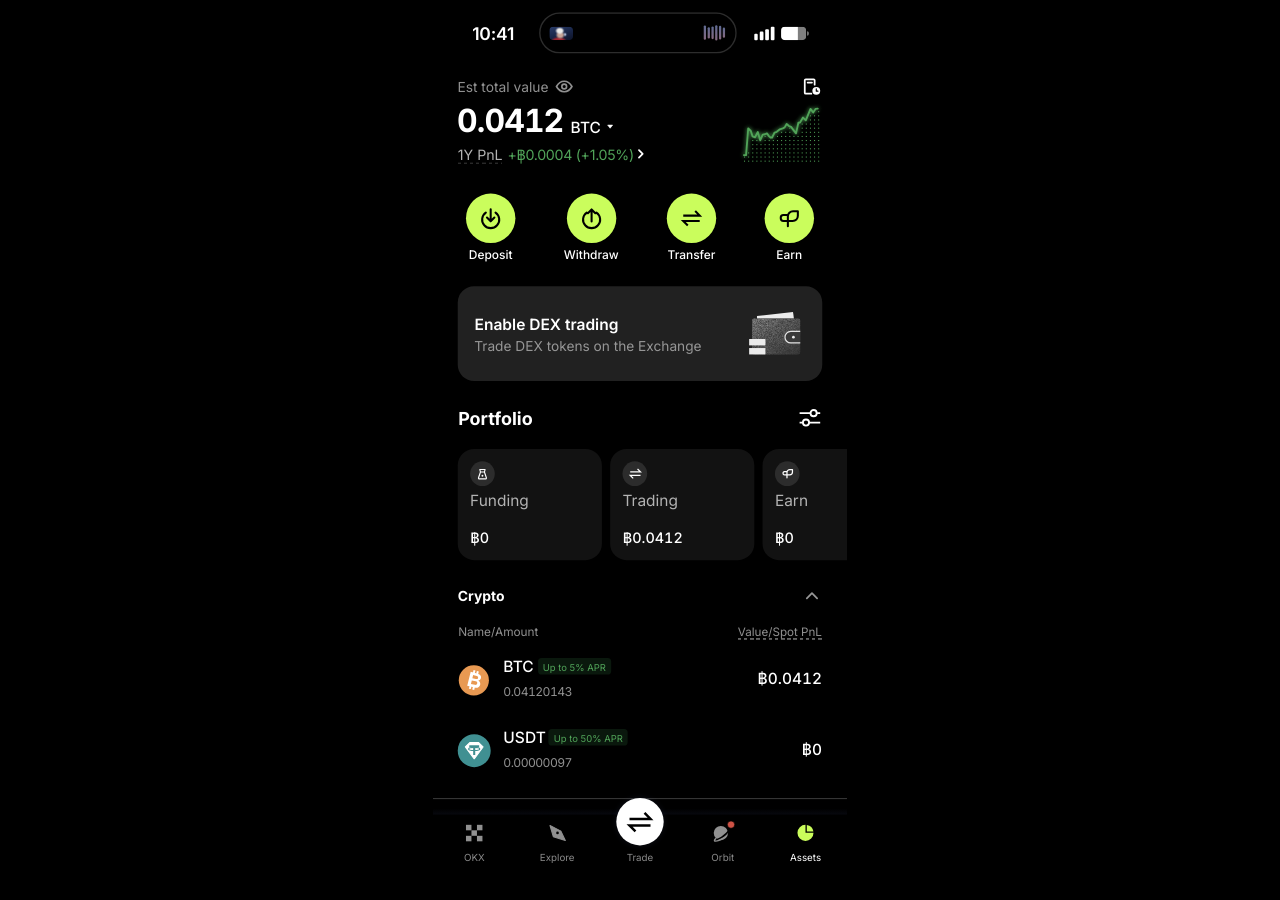
==== assets.html @ 5981f29e "Add OKX home and assets page mockups with 0.0412 BTC balance Static HTML/CSS recreation of the OKX i" ====
<!doctype html>
<html lang="en">
<head>
<meta charset="utf-8">
<meta name="viewport" content="width=device-width, initial-scale=1, viewport-fit=cover">
<meta name="apple-mobile-web-app-capable" content="yes">
<meta name="apple-mobile-web-app-status-bar-style" content="black-translucent">
<meta name="theme-color" content="#000000">
<title>OKX Assets Mockup</title>
<link rel="stylesheet" href="css/style.css">
</head>
<body>
<div class="screen" id="screen">

  <!-- ===== status bar ===== -->
  <div class="t sb-time" data-bl="38.4">10:41</div>
  <div class="abs island">
    <div class="art"></div>
    <svg class="wave" width="26" height="40" viewBox="0 0 26 40" aria-hidden="true">
      <defs><linearGradient id="wv" x1="0" y1="0" x2="0" y2="1"><stop offset="0" stop-color="#5f6b93"/><stop offset="1" stop-color="#86697f"/></linearGradient></defs>
      <rect x="0.9" y="12.7" width="2.2" height="14.0" rx="1.1" fill="url(#wv)"/>
      <rect x="4.7" y="14.4" width="2.2" height="11.0" rx="1.1" fill="url(#wv)"/>
      <rect x="8.4" y="13.7" width="2.2" height="12.3" rx="1.1" fill="url(#wv)"/>
      <rect x="12.0" y="12.4" width="2.2" height="15.0" rx="1.1" fill="url(#wv)"/>
      <rect x="15.7" y="13.0" width="2.2" height="13.4" rx="1.1" fill="url(#wv)"/>
      <rect x="19.4" y="14.7" width="2.2" height="10.0" rx="1.1" fill="url(#wv)"/>
    </svg>
  </div>
  <svg class="abs sig" width="20" height="13" viewBox="0 0 20 13" fill="#fff" aria-hidden="true">
    <rect x="0" y="6.7" width="3.3" height="6.3" rx="1"/>
    <rect x="5.3" y="4.7" width="3.6" height="8.3" rx="1"/>
    <rect x="10.6" y="2.4" width="3.6" height="10.6" rx="1"/>
    <rect x="16" y="0" width="3.6" height="13" rx="1"/>
  </svg>
  <svg class="abs batt" width="28" height="13" viewBox="0 0 28 13" aria-hidden="true">
    <defs><clipPath id="bc"><rect width="24.4" height="13" rx="4"/></clipPath></defs>
    <g clip-path="url(#bc)"><rect width="24.4" height="13" fill="#7f7f7f"/><rect width="16.3" height="13" fill="#fff"/></g>
    <path d="M25.3 4.3a1.6 1.6 0 0 1 1.6 1.6v1.2a1.6 1.6 0 0 1-1.6 1.6z" fill="#7f7f7f"/>
  </svg>

  <!-- ===== balance ===== -->
  <div class="t est" style="top:77.6px" data-bl="89">Est total value</div>
  <svg class="abs eye" style="top:78.3px" width="17" height="12" viewBox="0 0 17 12" fill="none" stroke="#909090" stroke-width="1.6" aria-hidden="true">
    <path d="M.9 6C2.9 2.3 5.6.9 8.4.9s5.5 1.4 7.5 5.1c-2 3.7-4.7 5.1-7.5 5.1S2.9 9.7.9 6z"/>
    <circle cx="8.4" cy="6" r="2.3"/>
  </svg>
  <svg class="abs" style="left:360.3px;top:76.3px" width="16" height="16" viewBox="0 0 16 16" aria-hidden="true">
    <path d="M10.6 6.2V2c0-.6-.4-1-1-1H2c-.6 0-1 .4-1 1v12c0 .6.4 1 1 1h5.4M3.8 4.2h4.2" fill="none" stroke="#fff" stroke-width="1.7" stroke-linecap="round" stroke-linejoin="round"/>
    <circle cx="12.2" cy="12.2" r="3.8" fill="#fff"/>
    <path d="M12.2 10.2v2.3h1.6" fill="none" stroke="#000" stroke-width="1.1" stroke-linecap="round" stroke-linejoin="round"/>
  </svg>
  <div class="abs bal" style="top:101.1px">
    <span class="num" data-bl="128.2">0.0412</span><span class="unit" data-bl="128.8">BTC</span>
    <svg class="caret" width="6" height="4" viewBox="0 0 6 4" aria-hidden="true"><path d="M.6.5h4.8L3 3.5z" fill="#fff" stroke="#fff" stroke-width=".6" stroke-linejoin="round"/></svg>
  </div>
  <div class="t pnl" style="top:143.1px">
    <span class="lab" data-bl="155">1Y PnL</span><span class="val" data-bl="155">+<span class="baht">B</span>0.0004 (+1.05%)</span>
  </div>
  <i class="abs dash" style="left:24px;top:158px;width:42.7px"></i>
  <svg class="abs" style="left:198.9px;top:145px" width="6" height="9" viewBox="0 0 6 9" fill="none" stroke="#fff" stroke-width="1.7" stroke-linecap="round" stroke-linejoin="round" aria-hidden="true"><path d="M1 .9l3.6 3.6L1 8.1"/></svg>
  <svg class="abs chart" style="top:99px" width="82" height="62" viewBox="0 0 82 62" aria-hidden="true">
    <defs><filter id="glow" x="-30%" y="-30%" width="160%" height="160%"><feGaussianBlur in="SourceGraphic" stdDeviation="2.2" result="b"/><feComponentTransfer in="b" result="g"><feFuncA type="linear" slope="1.1"/></feComponentTransfer><feMerge><feMergeNode in="g"/><feMergeNode in="SourceGraphic"/></feMerge></filter></defs>
    <g fill="#51a459"><rect x="5" y="53" width="1" height="1"/><rect x="5" y="57" width="1" height="1"/><rect x="9" y="49" width="1" height="1"/><rect x="9" y="53" width="1" height="1"/><rect x="9" y="57" width="1" height="1"/><rect x="13" y="37" width="1" height="1"/><rect x="13" y="41" width="1" height="1"/><rect x="13" y="45" width="1" height="1"/><rect x="13" y="49" width="1" height="1"/><rect x="13" y="53" width="1" height="1"/><rect x="13" y="57" width="1" height="1"/><rect x="17" y="37" width="1" height="1"/><rect x="17" y="41" width="1" height="1"/><rect x="17" y="45" width="1" height="1"/><rect x="17" y="49" width="1" height="1"/><rect x="17" y="53" width="1" height="1"/><rect x="17" y="57" width="1" height="1"/><rect x="21" y="41" width="1" height="1"/><rect x="21" y="45" width="1" height="1"/><rect x="21" y="49" width="1" height="1"/><rect x="21" y="53" width="1" height="1"/><rect x="21" y="57" width="1" height="1"/><rect x="25" y="33" width="1" height="1"/><rect x="25" y="37" width="1" height="1"/><rect x="25" y="41" width="1" height="1"/><rect x="25" y="45" width="1" height="1"/><rect x="25" y="49" width="1" height="1"/><rect x="25" y="53" width="1" height="1"/><rect x="25" y="57" width="1" height="1"/><rect x="29" y="37" width="1" height="1"/><rect x="29" y="41" width="1" height="1"/><rect x="29" y="45" width="1" height="1"/><rect x="29" y="49" width="1" height="1"/><rect x="29" y="53" width="1" height="1"/><rect x="29" y="57" width="1" height="1"/><rect x="33" y="37" width="1" height="1"/><rect x="33" y="41" width="1" height="1"/><rect x="33" y="45" width="1" height="1"/><rect x="33" y="49" width="1" height="1"/><rect x="33" y="53" width="1" height="1"/><rect x="33" y="57" width="1" height="1"/><rect x="37" y="33" width="1" height="1"/><rect x="37" y="37" width="1" height="1"/><rect x="37" y="41" width="1" height="1"/><rect x="37" y="45" width="1" height="1"/><rect x="37" y="49" width="1" height="1"/><rect x="37" y="53" width="1" height="1"/><rect x="37" y="57" width="1" height="1"/><rect x="41" y="29" width="1" height="1"/><rect x="41" y="33" width="1" height="1"/><rect x="41" y="37" width="1" height="1"/><rect x="41" y="41" width="1" height="1"/><rect x="41" y="45" width="1" height="1"/><rect x="41" y="49" width="1" height="1"/><rect x="41" y="53" width="1" height="1"/><rect x="41" y="57" width="1" height="1"/><rect x="45" y="29" width="1" height="1"/><rect x="45" y="33" width="1" height="1"/><rect x="45" y="37" width="1" height="1"/><rect x="45" y="41" width="1" height="1"/><rect x="45" y="45" width="1" height="1"/><rect x="45" y="49" width="1" height="1"/><rect x="45" y="53" width="1" height="1"/><rect x="45" y="57" width="1" height="1"/><rect x="49" y="25" width="1" height="1"/><rect x="49" y="29" width="1" height="1"/><rect x="49" y="33" width="1" height="1"/><rect x="49" y="37" width="1" height="1"/><rect x="49" y="41" width="1" height="1"/><rect x="49" y="45" width="1" height="1"/><rect x="49" y="49" width="1" height="1"/><rect x="49" y="53" width="1" height="1"/><rect x="49" y="57" width="1" height="1"/><rect x="53" y="33" width="1" height="1"/><rect x="53" y="37" width="1" height="1"/><rect x="53" y="41" width="1" height="1"/><rect x="53" y="45" width="1" height="1"/><rect x="53" y="49" width="1" height="1"/><rect x="53" y="53" width="1" height="1"/><rect x="53" y="57" width="1" height="1"/><rect x="57" y="33" width="1" height="1"/><rect x="57" y="37" width="1" height="1"/><rect x="57" y="41" width="1" height="1"/><rect x="57" y="45" width="1" height="1"/><rect x="57" y="49" width="1" height="1"/><rect x="57" y="53" width="1" height="1"/><rect x="57" y="57" width="1" height="1"/><rect x="61" y="21" width="1" height="1"/><rect x="61" y="25" width="1" height="1"/><rect x="61" y="29" width="1" height="1"/><rect x="61" y="33" width="1" height="1"/><rect x="61" y="37" width="1" height="1"/><rect x="61" y="41" width="1" height="1"/><rect x="61" y="45" width="1" height="1"/><rect x="61" y="49" width="1" height="1"/><rect x="61" y="53" width="1" height="1"/><rect x="61" y="57" width="1" height="1"/><rect x="65" y="21" width="1" height="1"/><rect x="65" y="25" width="1" height="1"/><rect x="65" y="29" width="1" height="1"/><rect x="65" y="33" width="1" height="1"/><rect x="65" y="37" width="1" height="1"/><rect x="65" y="41" width="1" height="1"/><rect x="65" y="45" width="1" height="1"/><rect x="65" y="49" width="1" height="1"/><rect x="65" y="53" width="1" height="1"/><rect x="65" y="57" width="1" height="1"/><rect x="69" y="13" width="1" height="1"/><rect x="69" y="17" width="1" height="1"/><rect x="69" y="21" width="1" height="1"/><rect x="69" y="25" width="1" height="1"/><rect x="69" y="29" width="1" height="1"/><rect x="69" y="33" width="1" height="1"/><rect x="69" y="37" width="1" height="1"/><rect x="69" y="41" width="1" height="1"/><rect x="69" y="45" width="1" height="1"/><rect x="69" y="49" width="1" height="1"/><rect x="69" y="53" width="1" height="1"/><rect x="69" y="57" width="1" height="1"/><rect x="73" y="13" width="1" height="1"/><rect x="73" y="17" width="1" height="1"/><rect x="73" y="21" width="1" height="1"/><rect x="73" y="25" width="1" height="1"/><rect x="73" y="29" width="1" height="1"/><rect x="73" y="33" width="1" height="1"/><rect x="73" y="37" width="1" height="1"/><rect x="73" y="41" width="1" height="1"/><rect x="73" y="45" width="1" height="1"/><rect x="73" y="49" width="1" height="1"/><rect x="73" y="53" width="1" height="1"/><rect x="73" y="57" width="1" height="1"/><rect x="77" y="9" width="1" height="1"/><rect x="77" y="13" width="1" height="1"/><rect x="77" y="17" width="1" height="1"/><rect x="77" y="21" width="1" height="1"/><rect x="77" y="25" width="1" height="1"/><rect x="77" y="29" width="1" height="1"/><rect x="77" y="33" width="1" height="1"/><rect x="77" y="37" width="1" height="1"/><rect x="77" y="41" width="1" height="1"/><rect x="77" y="45" width="1" height="1"/><rect x="77" y="49" width="1" height="1"/><rect x="77" y="53" width="1" height="1"/><rect x="77" y="57" width="1" height="1"/></g>
<path d="M4.9 51.6 L7.0 51.6 L9.1 25.6 L11.6 28.2 L13.3 33.4 L15.7 34.3 L18.4 29.2 L20.7 37.2 L23.2 31.8 L25.4 31.4 L27.3 30.5 L29.4 33.4 L30.7 34.5 L32.3 34.5 L34.7 29.7 L36.8 29.0 L39.8 26.6 L42.7 25.6 L44.5 24.7 L46.4 21.5 L48.7 23.4 L50.7 24.2 L55.5 30.5 L57.8 20.2 L59.4 20.0 L62.3 15.2 L65.0 17.9 L69.6 6.7 L72.2 10.2 L74.6 6.7 L76.6 6.5" fill="none" stroke="#51a459" stroke-width="1.8" stroke-linejoin="round" stroke-linecap="round" filter="url(#glow)"/>
  </svg>

  <!-- ===== quick actions ===== -->
  <a class="act" style="left:32px" href="#">
    <svg width="20" height="20" viewBox="0 0 20 20" fill="none" stroke="#000" stroke-width="2" stroke-linecap="round" stroke-linejoin="round" aria-hidden="true"><path d="M5.3 4.4a8.3 8.3 0 1 0 9.4 0M10 1.2v11.6M6.4 9.3l3.6 3.6 3.6-3.6"/></svg>
  </a>
  <a class="act" style="left:129.7px" href="#">
    <svg width="20" height="20" viewBox="0 0 20 20" fill="none" stroke="#000" stroke-width="2" stroke-linecap="round" stroke-linejoin="round" aria-hidden="true"><path d="M5.3 4.4a8.3 8.3 0 1 0 9.4 0M10 13V1.4M6.4 5l3.6-3.6L13.6 5"/></svg>
  </a>
  <a class="act" style="left:227px" href="#">
    <svg style="left:15px;top:16px" width="18" height="16" viewBox="0 0 18 16" fill="none" stroke="#000" stroke-width="2" stroke-linecap="butt" aria-hidden="true"><path d="M1 5.4h16L12.6 1M17 10.6H1l4.4 4.4"/></svg>
  </a>
  <a class="act" style="left:322px" href="#">
    <svg style="left:14.3px;top:16px" width="20" height="17" viewBox="0 0 20 17" fill="none" stroke="#000" stroke-width="2" stroke-linejoin="round" stroke-linecap="round" aria-hidden="true"><path d="M8.6 15.8V10.6M8.6 10.6H4.3c-1.5 0-2.6-1.1-2.6-2.6V7.2c0-1.4 1.1-2.5 2.5-2.5h4.4zM8.6 10.6V6.2c0-2.8 2.2-5 5-5h4.7v4.4c0 2.8-2.2 5-5 5z"/></svg>
  </a>
  <div class="t act-lbl" style="left:56px" data-bl="251">Deposit</div>
  <div class="t act-lbl" style="left:153.7px" data-bl="251">Withdraw</div>
  <div class="t act-lbl" style="left:251px" data-bl="251">Transfer</div>
  <div class="t act-lbl" style="left:346px" data-bl="251">Earn</div>

  <!-- ===== DEX banner ===== -->
  <div class="abs dex">
    <svg class="abs" style="left:283px;top:25px" width="52" height="42" viewBox="0 0 52 42" aria-hidden="true">
      <defs>
        <linearGradient id="wl" x1="0" y1="0" x2="1" y2="1"><stop offset="0" stop-color="#a9a9a9"/><stop offset=".55" stop-color="#6b6b6b"/><stop offset="1" stop-color="#3b3b3b"/></linearGradient>
        <filter id="grain" x="0" y="0" width="100%" height="100%">
          <feTurbulence type="fractalNoise" baseFrequency="1.6" numOctaves="2" seed="7" result="n"/>
          <feColorMatrix in="n" type="matrix" values="0 0 0 0 0  0 0 0 0 0  0 0 0 0 0  0 0 0 -1.1 1.05" result="a"/>
          <feComposite in="SourceGraphic" in2="a" operator="in"/>
        </filter>
      </defs>
      <path d="M7.6 6.6V3.8L42.6.1l.9 6.5z" fill="#ececec"/>
      <rect x="2.8" y="6.2" width="46.8" height="35" rx="2" fill="#2e2e2e"/>
      <rect x="2.8" y="6.2" width="46.8" height="35" rx="2" fill="url(#wl)" filter="url(#grain)"/>
      <path d="M49.6 18.8h-9.2a5.6 5.6 0 0 0 0 11.2h9.2" fill="#3a3a3a" stroke="#e2e2e2" stroke-width="1.2"/>
      <circle cx="43" cy="24.4" r="1.3" fill="#ededed"/>
      <rect x="0" y="26.2" width="15.8" height="6.2" fill="#ebebeb"/>
      <rect x="0" y="35" width="15.8" height="6.2" fill="#ebebeb"/>
    </svg>
  </div>
  <div class="t dex-title" data-bl="320.3">Enable DEX trading</div>
  <div class="t dex-sub" data-bl="340.9">Trade DEX tokens on the Exchange</div>

  <!-- ===== portfolio ===== -->
  <div class="t h2" data-bl="412.1">Portfolio</div>
  <svg class="abs" style="left:356px;top:397.3px" width="20" height="18" viewBox="0 0 20 18" fill="none" stroke="#fff" stroke-width="1.8" aria-hidden="true">
    <path d="M0 4.2h20M0 13.4h20"/>
    <circle cx="13.6" cy="4.2" r="3" fill="#000"/>
    <circle cx="6.2" cy="13.4" r="3" fill="#000"/>
  </svg>

  <div class="pcard" style="left:24px" data-blref>
    <div class="ic"><svg width="10" height="11" viewBox="0 0 10 11" fill="none" stroke="#fff" stroke-width="1.1" stroke-linejoin="round" aria-hidden="true"><path d="M3.1 3.4L1.2 8.9c-.2.6.2 1.2.9 1.2h5.8c.7 0 1.1-.6.9-1.2L6.9 3.4zM3.1 3.4L2.4.9h5.2l-.7 2.5"/><circle cx="5" cy="7" r=".9" fill="#fff" stroke="none"/></svg></div>
    <div class="t lab" data-bl="55.6">Funding</div>
    <div class="t amt" data-bl="91.1"><span class="baht">B</span>0</div>
  </div>
  <div class="pcard" style="left:172px" data-blref>
    <div class="ic"><svg width="11" height="10" viewBox="0 0 11 10" fill="none" stroke="#fff" stroke-width="1.2" aria-hidden="true"><path d="M.5 3.3h10L7.6.4M10.5 6.7H.5l2.9 2.9"/></svg></div>
    <div class="t lab" data-bl="55.6">Trading</div>
    <div class="t amt" data-bl="91.1"><span class="baht">B</span>0.0412</div>
  </div>
  <div class="pcard" style="left:320px" data-blref>
    <div class="ic"><svg width="11" height="10" viewBox="0 0 20 17" fill="none" stroke="#fff" stroke-width="2.2" stroke-linejoin="round" stroke-linecap="round" aria-hidden="true"><path d="M8.6 15.8V10.6M8.6 10.6H4.3c-1.5 0-2.6-1.1-2.6-2.6V7.2c0-1.4 1.1-2.5 2.5-2.5h4.4zM8.6 10.6V6.2c0-2.8 2.2-5 5-5h4.7v4.4c0 2.8-2.2 5-5 5z"/></svg></div>
    <div class="t lab" data-bl="55.6">Earn</div>
    <div class="t amt" data-bl="91.1"><span class="baht">B</span>0</div>
  </div>

  <!-- ===== crypto list ===== -->
  <div class="t sec" data-bl="584.1">Crypto</div>
  <svg class="abs" style="left:362px;top:575.4px" width="12" height="7" viewBox="0 0 12 7" fill="none" stroke="#969696" stroke-width="1.7" stroke-linecap="round" stroke-linejoin="round" aria-hidden="true"><path d="M1 6l5-5 5 5"/></svg>
  <div class="t colh" style="left:24.4px" data-bl="618">Name/Amount</div>
  <div class="t colh colh-r" data-bl="617.6">Value/Spot PnL</div>
  <i class="abs" style="left:296.3px;top:620px;width:81.4px;height:.67px;background:repeating-linear-gradient(to right,#b3b3b3 0 3.33px,transparent 3.33px 6px)"></i>

  <div class="asset" style="top:639.2px" data-blref>
    <svg class="abs" style="left:25.3px;top:6.5px" width="29.3" height="29.3" viewBox="0 0 26 26" aria-hidden="true">
      <circle cx="13" cy="13" r="13" fill="#e89952"/>
      <g transform="rotate(14 13 13)" fill="#fff">
        <path fill-rule="evenodd" d="M8.6 6.6h6.3c2.3 0 3.6 1.2 3.6 3 0 1.3-.7 2.2-1.8 2.6 1.4.3 2.5 1.5 2.5 3.1 0 2.1-1.5 3.6-3.9 3.6H8.6zm2.7 2.1v2.8h3.2c1 0 1.5-.5 1.5-1.4s-.5-1.4-1.5-1.4zm0 4.8v3.1h3.5c1.1 0 1.7-.6 1.7-1.55s-.6-1.55-1.7-1.55z"/>
        <rect x="10.6" y="4.5" width="1.7" height="2.6"/><rect x="13.6" y="4.5" width="1.7" height="2.6"/>
        <rect x="10.6" y="18.4" width="1.7" height="2.6"/><rect x="13.6" y="18.4" width="1.7" height="2.6"/>
      </g>
    </svg>
    <div class="t sym" data-bl="14">BTC</div>
    <div class="apr" style="left:101.7px;width:71px" data-blref><span class="ib" data-bl="12.6">Up to 5% APR</span></div>
    <div class="t qty" data-bl="36.85">0.04120143</div>
    <div class="t val" data-bl="24.95"><span class="baht">B</span>0.0412</div>
  </div>

  <div class="asset" style="top:707.8px" data-blref>
    <svg class="abs" style="left:24px;top:5.2px" width="32" height="32" viewBox="0 0 32 32" aria-hidden="true">
      <circle cx="16" cy="16" r="16" fill="#409092"/>
      <path d="M7.4 12.4l4.3-4.3h8.6l4.3 4.3L16 23.9z" fill="#fff" stroke="#fff" stroke-width="1" stroke-linejoin="round"/>
      <path d="M11.2 10.6h9.6v1.9h-3.8v7.6h-2v-7.6h-3.8z" fill="#409092"/>
      <ellipse cx="16" cy="14.3" rx="5.4" ry="1.5" fill="none" stroke="#409092" stroke-width="1.1"/>
    </svg>
    <div class="t sym" data-bl="14">USDT</div>
    <div class="apr" style="left:112.3px;width:77px" data-blref><span class="ib" data-bl="12.6">Up to 50% APR</span></div>
    <div class="t qty" data-bl="36.85">0.00000097</div>
    <div class="t val" data-bl="24.95"><span class="baht">B</span>0</div>
  </div>

  <i class="abs divider"></i>

  <!-- ===== tab bar ===== -->
  <div class="abs nav">
    <a class="nav-item" style="left:0" href="index.html">
      <svg width="16" height="16" viewBox="0 0 16 16" fill="#909090" aria-hidden="true"><rect x="0" y="0" width="5.33" height="5.33"/><rect x="10.67" y="0" width="5.33" height="5.33"/><rect x="5.33" y="5.33" width="5.33" height="5.33"/><rect x="0" y="10.67" width="5.33" height="5.33"/><rect x="10.67" y="10.67" width="5.33" height="5.33"/></svg>
      <span class="lbl" data-bl="835.5">OKX</span>
    </a>
    <a class="nav-item" style="left:80.4px" href="#">
      <svg width="16" height="16" viewBox="0 0 16 16" aria-hidden="true"><path d="M.6.7l10.6 5.4 4.3 9.1L3.8 11.5z" fill="#909090" stroke="#909090" stroke-width="1" stroke-linejoin="round"/><circle cx="7.9" cy="7.9" r="1.3" fill="#000"/></svg>
      <span class="lbl" data-bl="835.5">Explore</span>
    </a>
    <a class="nav-item" style="left:160.8px" href="#"><span class="lbl" data-bl="835.5">Trade</span></a>
    <a class="nav-item" style="left:241.2px" href="#">
      <svg style="left:31px;top:6px;margin-left:0" width="22" height="21" viewBox="0 0 22 21" aria-hidden="true">
        <circle cx="7.5" cy="12" r="6.9" fill="#909090"/>
        <path d="M1.4 18.4c3.6.2 9.6-3 14.8-9.6" fill="none" stroke="#000" stroke-width="1.5" stroke-linecap="round"/>
        <path d="M2.6 17.2c-1.3 1.3-1.7 2.5-.6 2.6 1.7.2 5-1 8.4-3.1" fill="none" stroke="#909090" stroke-width="1.4" stroke-linecap="round"/>
        <circle cx="17.4" cy="3.8" r="3.6" fill="#ce5245" stroke="#000" stroke-width=".7"/>
      </svg>
      <span class="lbl" data-bl="835.5">Orbit</span>
    </a>
    <a class="nav-item on" style="left:321.6px" href="assets.html">
      <svg width="16" height="16" viewBox="0 0 16 16" fill="#cafd5b" aria-hidden="true"><path d="M7.7 0a7.8 7.8 0 1 0 7.8 7.8H7.7z"/><path d="M9 6.5V.1a7.8 7.8 0 0 1 6.4 6.4z"/></svg>
      <span class="lbl" data-bl="835.5">Assets</span>
    </a>
  </div>
  <div class="abs nav-trade-btn">
    <svg width="22" height="21" viewBox="0 0 22 21" fill="none" stroke="#000" stroke-width="2.4" aria-hidden="true"><path d="M.8 7.3h20.4L15.4 1.5M21.2 13.6H.8l5.8 5.8"/></svg>
  </div>
</div>
<script src="js/fit.js"></script>
</body>
</html>
---- css/style.css ----
/* OKX mockup – shared styles.
   The screen is laid out at iPhone 16 Pro logical size (402 x 874 pt) and
   scaled to fit the browser window by js/fit.js. */

@font-face { font-family: "Inter"; font-weight: 400; font-display: block; src: url(../fonts/inter-400.woff2) format("woff2"); }
@font-face { font-family: "Inter"; font-weight: 500; font-display: block; src: url(../fonts/inter-500.woff2) format("woff2"); }
@font-face { font-family: "Inter"; font-weight: 600; font-display: block; src: url(../fonts/inter-600.woff2) format("woff2"); }
@font-face { font-family: "Inter"; font-weight: 700; font-display: block; src: url(../fonts/inter-700.woff2) format("woff2"); }

:root {
  --bg: #000;
  --white: #fff;
  --grey: #909090;
  --grey-2: #969696;
  --grey-3: #b3b3b3;
  --card: #212121;
  --field: #1d1d1d;
  --tile: #121212;
  --lime: #cafd5c;
  --green: #51a459;
  --red: #ba4965;
}

* { box-sizing: border-box; margin: 0; padding: 0; }

html, body {
  height: 100%;
  background: var(--bg);
  overflow: hidden;
}

body {
  font-family: "Inter", sans-serif;
  color: var(--white);
  -webkit-font-smoothing: antialiased;
  -moz-osx-font-smoothing: grayscale;
  -webkit-text-size-adjust: 100%;
  text-rendering: geometricPrecision;
}

a { color: inherit; text-decoration: none; }

.screen {
  position: absolute;
  left: 0;
  top: 0;
  width: 402px;
  height: 874px;
  overflow: hidden;
  background: var(--bg);
  transform-origin: 0 0;
  visibility: hidden;
}
.screen.ready { visibility: visible; }

.abs { position: absolute; }
.t { position: absolute; line-height: 1; white-space: nowrap; }
.ib { display: inline-block; }
.r { text-align: right; }
svg { display: block; overflow: visible; }

/* Bitcoin "฿" sign: Inter has no glyph for it, so draw a B with a bar through it. */
.baht { position: relative; display: inline-block; line-height: 1; }
.baht::after {
  content: "";
  position: absolute;
  left: 0.255em;
  width: 0.085em;
  top: 0.04em;
  bottom: 0.025em;
  background: currentColor;
}

/* ---------- iOS status bar ---------- */
.sb-time {
  font-family: -apple-system, "SF Pro Text", "Inter", sans-serif;
  font-size: 17px;
  font-weight: 600;
  left: 38px;
  top: 23.7px;
  letter-spacing: -0.2px;
}
.island {
  left: 102.7px; top: 12.3px; width: 192.6px; height: 40px;
  border-radius: 20px;
  background: #000;
  box-shadow: inset 0 0 0 1.4px #2d2d2d;
}
.island .art {
  position: absolute; left: 10.6px; top: 13.4px; width: 23px; height: 13.3px;
  border-radius: 4px;
  background:
    radial-gradient(ellipse 4.5px 3.6px at 44% 30%, #ecebea 0 55%, transparent 100%),
    radial-gradient(ellipse 4.6px 4px at 46% 62%, #c7a497 0 50%, transparent 100%),
    radial-gradient(ellipse 8px 4.5px at 40% 108%, #a3242f 0 60%, transparent 100%),
    radial-gradient(circle at 66% 58%, #9fb0d0 0 0.9px, transparent 1.8px),
    linear-gradient(160deg, #2a3d6a 0%, #182446 55%, #0d1328 100%);
}
.island .wave { position: absolute; left: 159.5px; top: 0; }
.sig { left: 311.7px; top: 26.3px; }
.batt { left: 338px; top: 25.7px; }

/* ---------- bottom tab bar ---------- */
.nav {
  left: 0; top: 791px; width: 402px; height: 83px;
  background: #000;
}
.nav::before {
  content: "";
  position: absolute; left: 0; right: 0; top: -6px; height: 6px;
  background: linear-gradient(to bottom, rgba(7, 8, 14, 0), #07080e);
}
.nav-item { position: absolute; top: 0; width: 80.4px; height: 60px; }
.nav-item svg { position: absolute; left: 50%; top: 10px; margin-left: -8px; }
.nav-item .lbl {
  position: absolute; left: 0; right: 0; top: 36.5px;
  text-align: center; font-size: 9.5px; line-height: 1; color: #8a8a8a;
}
.nav-item.on .lbl { color: #fff; }
.nav-trade-btn {
  left: 178px; top: 775px; width: 46px; height: 46px;
  border-radius: 50%;
  background: #fff;
  box-shadow: 0 0 6px rgba(80, 90, 140, 0.18);
}
.nav-trade-btn svg { position: absolute; left: 12px; top: 12.5px; }

/* ---------- shared balance header ---------- */
.est { font-size: 13.4px; color: var(--grey); left: 23.7px; }
.eye { left: 119.3px; }
.bal { left: 23.4px; display: flex; align-items: flex-start; line-height: 1; white-space: nowrap; }
.bal .num { font-size: 31px; font-weight: 700; letter-spacing: -0.9px; font-feature-settings: "tnum"; }
.bal .unit { font-size: 15px; font-weight: 500; margin-left: 7.1px; }
.bal .caret { margin-left: 6.4px; margin-top: 19.9px; }
.pnl { left: 24px; font-size: 13.8px; color: var(--grey-3); display: flex; align-items: flex-start; }
.pnl .val { color: var(--green); margin-left: 4.6px; letter-spacing: -0.3px; }
.dash { height: 0.67px; background: repeating-linear-gradient(to right, #383838 0 3px, transparent 3px 6px); }
.chart { left: 297px; }

/* ---------- home page ---------- */
.seg { left: 112.3px; top: 70px; width: 177.4px; height: 32px; border-radius: 16px; background: var(--card); }
.seg-on { left: 114px; top: 71.7px; width: 85px; height: 28.6px; border-radius: 14.3px; background: #373737; }
.seg-txt { font-size: 13.5px; font-weight: 700; top: 79.2px; }
.seg-ex { left: 124.3px; }
.seg-w3 { left: 225.4px; color: var(--grey-2); }

.search { left: 24px; top: 114px; width: 306px; height: 40px; border-radius: 20px; background: var(--field); }
.search-txt { left: 84.2px; top: 127.4px; font-size: 13.2px; color: var(--grey); }
.scan-btn { left: 338px; top: 114px; width: 40px; height: 40px; border-radius: 50%; background: var(--field); }

.btn {
  position: absolute; top: 280px; width: 171px; height: 36px;
  border-radius: 18px; background: var(--lime); color: #000;
  font-size: 13.5px; font-weight: 500; line-height: 1;
  display: flex; align-items: center; justify-content: center;
}

.promo { left: 24px; top: 336px; width: 354px; height: 92px; border-radius: 16px; background: var(--card); overflow: hidden; }
.promo-title { left: 40px; top: 356.2px; font-size: 15px; font-weight: 600; display: flex; align-items: center; }
.promo-title svg { margin-left: 6.9px; }
.promo-sub { left: 40px; top: 377.4px; font-size: 13.3px; line-height: 16.3px; color: var(--grey-2); white-space: nowrap; }

.dots { left: 169px; top: 436px; display: flex; gap: 4px; }
.dots i { display: block; width: 4px; height: 4px; border-radius: 2px; background: #3f3f3f; }
.dots i.on { width: 8px; background: var(--lime); }

.fav { left: 24px; top: 458px; width: 97.7px; height: 32px; border-radius: 16px; background: var(--card); }
.tab { top: 467.2px; font-size: 13px; color: var(--grey-2); }
.tab-fav { left: 35.8px; color: #fff; font-weight: 600; }
.newdot { left: 171.7px; top: 466px; width: 6px; height: 6px; border-radius: 50%; background: #e24a54; }

.row { position: absolute; left: 0; width: 402px; height: 60px; }
.row .coin { position: absolute; left: 25px; top: 3px; }
.row .pair { position: absolute; left: 64.2px; top: -1.6px; display: flex; align-items: flex-start; line-height: 1; white-space: nowrap; }
.row .base { font-size: 14.4px; font-weight: 500; }
.row .quote { font-size: 11.2px; color: var(--grey); margin-left: 1.9px; margin-top: 2.6px; }
.row .lev {
  position: relative; top: -0.4px;
  margin-left: 3.8px; width: 25px; height: 16px; border-radius: 3.3px;
  background: var(--field); color: #e6e6e6; text-align: center;
  font-size: 10.1px; line-height: 16px;
}
.row .vol { left: 64.2px; top: 19.8px; font-size: 11.35px; color: var(--grey); }
.row .px { right: 116.5px; top: -1.4px; font-size: 13.6px; font-weight: 500; }
.row .usd { right: 116.3px; top: 20.4px; font-size: 11.9px; color: var(--grey); }
.row .chg {
  position: absolute; left: 298px; top: 0; width: 80px; height: 32px; border-radius: 4px;
  display: flex; align-items: center; justify-content: center;
  font-size: 13.4px; font-weight: 500; line-height: 1;
}
.chg.dn { background: var(--red); }
.chg.up { background: var(--green); }

/* ---------- assets page ---------- */
.act { position: absolute; top: 188px; width: 48px; height: 48px; border-radius: 50%; background: var(--lime); }
.act svg { position: absolute; left: 14px; top: 14px; }
.act-lbl { top: 240.7px; width: 100px; margin-left: -50px; text-align: center; font-size: 11.6px; font-weight: 500; }

.dex { left: 24px; top: 278px; width: 354px; height: 92px; border-radius: 16px; background: var(--card); overflow: hidden; }
.dex-title { left: 40.3px; top: 306.6px; font-size: 15.1px; font-weight: 600; }
.dex-sub { left: 40px; top: 329.1px; font-size: 13.3px; color: var(--grey-2); }

.h2 { left: 24.4px; top: 396.6px; font-size: 17.4px; font-weight: 700; }

.pcard { position: absolute; top: 436px; width: 140px; height: 108px; border-radius: 16px; background: var(--tile); }
.pcard .ic { position: absolute; left: 12px; top: 12px; width: 24px; height: 24px; border-radius: 50%; background: #2c2c2c; display: flex; align-items: center; justify-content: center; }
.pcard .lab { left: 12px; top: 42.2px; font-size: 15px; color: var(--grey-3); }
.pcard .amt { left: 12.2px; top: 79.2px; font-size: 14px; font-weight: 500; font-feature-settings: "tnum"; }

.sec { left: 24px; top: 572.2px; font-size: 13.5px; font-weight: 700; }
.colh { top: 607.4px; font-size: 11.5px; color: var(--grey); }
.colh-r { font-size: 11.3px; }
.colh-r { right: 24.3px; }

.asset { position: absolute; left: 0; width: 402px; height: 60px; }
.asset .sym { left: 68.3px; top: 2px; font-size: 15.1px; font-weight: 500; }
.asset .apr {
  position: absolute; top: 0.1px; height: 16px; border-radius: 3.5px;
  background: #0a180d; color: var(--green); text-align: center;
  font-size: 9.2px; line-height: 16px; white-space: nowrap;
}
.asset .qty { left: 68.3px; top: 26.1px; font-size: 11.8px; color: var(--grey); font-feature-settings: "tnum"; letter-spacing: -0.55px; }
.asset .val { right: 24.3px; top: 11.2px; font-size: 15px; font-weight: 500; font-feature-settings: "tnum"; }

.divider { left: 0; top: 775.3px; width: 402px; height: 0.7px; background: #383838; }
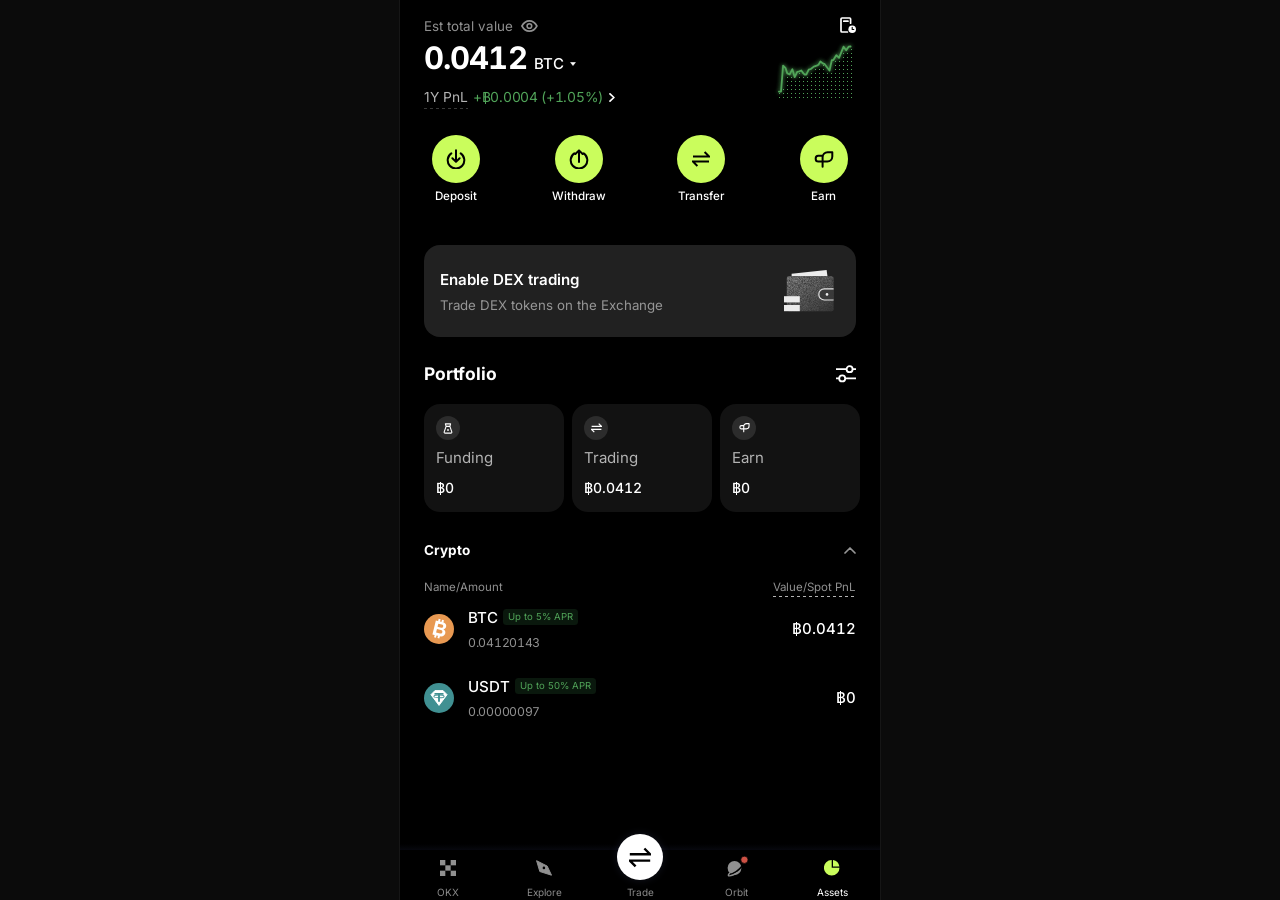
==== commit dbf8a9e3: "Rebuild as a responsive iOS-style OKX demo app Replace the screenshot replicas (fake status bar and " ====
--- a/assets.html
+++ b/assets.html
@@ -2,199 +2,11 @@
 <html lang="en">
 <head>
 <meta charset="utf-8">
-<meta name="viewport" content="width=device-width, initial-scale=1, viewport-fit=cover">
-<meta name="apple-mobile-web-app-capable" content="yes">
-<meta name="apple-mobile-web-app-status-bar-style" content="black-translucent">
-<meta name="theme-color" content="#000000">
-<title>OKX Assets Mockup</title>
-<link rel="stylesheet" href="css/style.css">
+<meta name="viewport" content="width=device-width, initial-scale=1">
+<meta http-equiv="refresh" content="0; url=index.html#/assets">
+<title>OKX</title>
 </head>
-<body>
-<div class="screen" id="screen">
-
-  <!-- ===== status bar ===== -->
-  <div class="t sb-time" data-bl="38.4">10:41</div>
-  <div class="abs island">
-    <div class="art"></div>
-    <svg class="wave" width="26" height="40" viewBox="0 0 26 40" aria-hidden="true">
-      <defs><linearGradient id="wv" x1="0" y1="0" x2="0" y2="1"><stop offset="0" stop-color="#5f6b93"/><stop offset="1" stop-color="#86697f"/></linearGradient></defs>
-      <rect x="0.9" y="12.7" width="2.2" height="14.0" rx="1.1" fill="url(#wv)"/>
-      <rect x="4.7" y="14.4" width="2.2" height="11.0" rx="1.1" fill="url(#wv)"/>
-      <rect x="8.4" y="13.7" width="2.2" height="12.3" rx="1.1" fill="url(#wv)"/>
-      <rect x="12.0" y="12.4" width="2.2" height="15.0" rx="1.1" fill="url(#wv)"/>
-      <rect x="15.7" y="13.0" width="2.2" height="13.4" rx="1.1" fill="url(#wv)"/>
-      <rect x="19.4" y="14.7" width="2.2" height="10.0" rx="1.1" fill="url(#wv)"/>
-    </svg>
-  </div>
-  <svg class="abs sig" width="20" height="13" viewBox="0 0 20 13" fill="#fff" aria-hidden="true">
-    <rect x="0" y="6.7" width="3.3" height="6.3" rx="1"/>
-    <rect x="5.3" y="4.7" width="3.6" height="8.3" rx="1"/>
-    <rect x="10.6" y="2.4" width="3.6" height="10.6" rx="1"/>
-    <rect x="16" y="0" width="3.6" height="13" rx="1"/>
-  </svg>
-  <svg class="abs batt" width="28" height="13" viewBox="0 0 28 13" aria-hidden="true">
-    <defs><clipPath id="bc"><rect width="24.4" height="13" rx="4"/></clipPath></defs>
-    <g clip-path="url(#bc)"><rect width="24.4" height="13" fill="#7f7f7f"/><rect width="16.3" height="13" fill="#fff"/></g>
-    <path d="M25.3 4.3a1.6 1.6 0 0 1 1.6 1.6v1.2a1.6 1.6 0 0 1-1.6 1.6z" fill="#7f7f7f"/>
-  </svg>
-
-  <!-- ===== balance ===== -->
-  <div class="t est" style="top:77.6px" data-bl="89">Est total value</div>
-  <svg class="abs eye" style="top:78.3px" width="17" height="12" viewBox="0 0 17 12" fill="none" stroke="#909090" stroke-width="1.6" aria-hidden="true">
-    <path d="M.9 6C2.9 2.3 5.6.9 8.4.9s5.5 1.4 7.5 5.1c-2 3.7-4.7 5.1-7.5 5.1S2.9 9.7.9 6z"/>
-    <circle cx="8.4" cy="6" r="2.3"/>
-  </svg>
-  <svg class="abs" style="left:360.3px;top:76.3px" width="16" height="16" viewBox="0 0 16 16" aria-hidden="true">
-    <path d="M10.6 6.2V2c0-.6-.4-1-1-1H2c-.6 0-1 .4-1 1v12c0 .6.4 1 1 1h5.4M3.8 4.2h4.2" fill="none" stroke="#fff" stroke-width="1.7" stroke-linecap="round" stroke-linejoin="round"/>
-    <circle cx="12.2" cy="12.2" r="3.8" fill="#fff"/>
-    <path d="M12.2 10.2v2.3h1.6" fill="none" stroke="#000" stroke-width="1.1" stroke-linecap="round" stroke-linejoin="round"/>
-  </svg>
-  <div class="abs bal" style="top:101.1px">
-    <span class="num" data-bl="128.2">0.0412</span><span class="unit" data-bl="128.8">BTC</span>
-    <svg class="caret" width="6" height="4" viewBox="0 0 6 4" aria-hidden="true"><path d="M.6.5h4.8L3 3.5z" fill="#fff" stroke="#fff" stroke-width=".6" stroke-linejoin="round"/></svg>
-  </div>
-  <div class="t pnl" style="top:143.1px">
-    <span class="lab" data-bl="155">1Y PnL</span><span class="val" data-bl="155">+<span class="baht">B</span>0.0004 (+1.05%)</span>
-  </div>
-  <i class="abs dash" style="left:24px;top:158px;width:42.7px"></i>
-  <svg class="abs" style="left:198.9px;top:145px" width="6" height="9" viewBox="0 0 6 9" fill="none" stroke="#fff" stroke-width="1.7" stroke-linecap="round" stroke-linejoin="round" aria-hidden="true"><path d="M1 .9l3.6 3.6L1 8.1"/></svg>
-  <svg class="abs chart" style="top:99px" width="82" height="62" viewBox="0 0 82 62" aria-hidden="true">
-    <defs><filter id="glow" x="-30%" y="-30%" width="160%" height="160%"><feGaussianBlur in="SourceGraphic" stdDeviation="2.2" result="b"/><feComponentTransfer in="b" result="g"><feFuncA type="linear" slope="1.1"/></feComponentTransfer><feMerge><feMergeNode in="g"/><feMergeNode in="SourceGraphic"/></feMerge></filter></defs>
-    <g fill="#51a459"><rect x="5" y="53" width="1" height="1"/><rect x="5" y="57" width="1" height="1"/><rect x="9" y="49" width="1" height="1"/><rect x="9" y="53" width="1" height="1"/><rect x="9" y="57" width="1" height="1"/><rect x="13" y="37" width="1" height="1"/><rect x="13" y="41" width="1" height="1"/><rect x="13" y="45" width="1" height="1"/><rect x="13" y="49" width="1" height="1"/><rect x="13" y="53" width="1" height="1"/><rect x="13" y="57" width="1" height="1"/><rect x="17" y="37" width="1" height="1"/><rect x="17" y="41" width="1" height="1"/><rect x="17" y="45" width="1" height="1"/><rect x="17" y="49" width="1" height="1"/><rect x="17" y="53" width="1" height="1"/><rect x="17" y="57" width="1" height="1"/><rect x="21" y="41" width="1" height="1"/><rect x="21" y="45" width="1" height="1"/><rect x="21" y="49" width="1" height="1"/><rect x="21" y="53" width="1" height="1"/><rect x="21" y="57" width="1" height="1"/><rect x="25" y="33" width="1" height="1"/><rect x="25" y="37" width="1" height="1"/><rect x="25" y="41" width="1" height="1"/><rect x="25" y="45" width="1" height="1"/><rect x="25" y="49" width="1" height="1"/><rect x="25" y="53" width="1" height="1"/><rect x="25" y="57" width="1" height="1"/><rect x="29" y="37" width="1" height="1"/><rect x="29" y="41" width="1" height="1"/><rect x="29" y="45" width="1" height="1"/><rect x="29" y="49" width="1" height="1"/><rect x="29" y="53" width="1" height="1"/><rect x="29" y="57" width="1" height="1"/><rect x="33" y="37" width="1" height="1"/><rect x="33" y="41" width="1" height="1"/><rect x="33" y="45" width="1" height="1"/><rect x="33" y="49" width="1" height="1"/><rect x="33" y="53" width="1" height="1"/><rect x="33" y="57" width="1" height="1"/><rect x="37" y="33" width="1" height="1"/><rect x="37" y="37" width="1" height="1"/><rect x="37" y="41" width="1" height="1"/><rect x="37" y="45" width="1" height="1"/><rect x="37" y="49" width="1" height="1"/><rect x="37" y="53" width="1" height="1"/><rect x="37" y="57" width="1" height="1"/><rect x="41" y="29" width="1" height="1"/><rect x="41" y="33" width="1" height="1"/><rect x="41" y="37" width="1" height="1"/><rect x="41" y="41" width="1" height="1"/><rect x="41" y="45" width="1" height="1"/><rect x="41" y="49" width="1" height="1"/><rect x="41" y="53" width="1" height="1"/><rect x="41" y="57" width="1" height="1"/><rect x="45" y="29" width="1" height="1"/><rect x="45" y="33" width="1" height="1"/><rect x="45" y="37" width="1" height="1"/><rect x="45" y="41" width="1" height="1"/><rect x="45" y="45" width="1" height="1"/><rect x="45" y="49" width="1" height="1"/><rect x="45" y="53" width="1" height="1"/><rect x="45" y="57" width="1" height="1"/><rect x="49" y="25" width="1" height="1"/><rect x="49" y="29" width="1" height="1"/><rect x="49" y="33" width="1" height="1"/><rect x="49" y="37" width="1" height="1"/><rect x="49" y="41" width="1" height="1"/><rect x="49" y="45" width="1" height="1"/><rect x="49" y="49" width="1" height="1"/><rect x="49" y="53" width="1" height="1"/><rect x="49" y="57" width="1" height="1"/><rect x="53" y="33" width="1" height="1"/><rect x="53" y="37" width="1" height="1"/><rect x="53" y="41" width="1" height="1"/><rect x="53" y="45" width="1" height="1"/><rect x="53" y="49" width="1" height="1"/><rect x="53" y="53" width="1" height="1"/><rect x="53" y="57" width="1" height="1"/><rect x="57" y="33" width="1" height="1"/><rect x="57" y="37" width="1" height="1"/><rect x="57" y="41" width="1" height="1"/><rect x="57" y="45" width="1" height="1"/><rect x="57" y="49" width="1" height="1"/><rect x="57" y="53" width="1" height="1"/><rect x="57" y="57" width="1" height="1"/><rect x="61" y="21" width="1" height="1"/><rect x="61" y="25" width="1" height="1"/><rect x="61" y="29" width="1" height="1"/><rect x="61" y="33" width="1" height="1"/><rect x="61" y="37" width="1" height="1"/><rect x="61" y="41" width="1" height="1"/><rect x="61" y="45" width="1" height="1"/><rect x="61" y="49" width="1" height="1"/><rect x="61" y="53" width="1" height="1"/><rect x="61" y="57" width="1" height="1"/><rect x="65" y="21" width="1" height="1"/><rect x="65" y="25" width="1" height="1"/><rect x="65" y="29" width="1" height="1"/><rect x="65" y="33" width="1" height="1"/><rect x="65" y="37" width="1" height="1"/><rect x="65" y="41" width="1" height="1"/><rect x="65" y="45" width="1" height="1"/><rect x="65" y="49" width="1" height="1"/><rect x="65" y="53" width="1" height="1"/><rect x="65" y="57" width="1" height="1"/><rect x="69" y="13" width="1" height="1"/><rect x="69" y="17" width="1" height="1"/><rect x="69" y="21" width="1" height="1"/><rect x="69" y="25" width="1" height="1"/><rect x="69" y="29" width="1" height="1"/><rect x="69" y="33" width="1" height="1"/><rect x="69" y="37" width="1" height="1"/><rect x="69" y="41" width="1" height="1"/><rect x="69" y="45" width="1" height="1"/><rect x="69" y="49" width="1" height="1"/><rect x="69" y="53" width="1" height="1"/><rect x="69" y="57" width="1" height="1"/><rect x="73" y="13" width="1" height="1"/><rect x="73" y="17" width="1" height="1"/><rect x="73" y="21" width="1" height="1"/><rect x="73" y="25" width="1" height="1"/><rect x="73" y="29" width="1" height="1"/><rect x="73" y="33" width="1" height="1"/><rect x="73" y="37" width="1" height="1"/><rect x="73" y="41" width="1" height="1"/><rect x="73" y="45" width="1" height="1"/><rect x="73" y="49" width="1" height="1"/><rect x="73" y="53" width="1" height="1"/><rect x="73" y="57" width="1" height="1"/><rect x="77" y="9" width="1" height="1"/><rect x="77" y="13" width="1" height="1"/><rect x="77" y="17" width="1" height="1"/><rect x="77" y="21" width="1" height="1"/><rect x="77" y="25" width="1" height="1"/><rect x="77" y="29" width="1" height="1"/><rect x="77" y="33" width="1" height="1"/><rect x="77" y="37" width="1" height="1"/><rect x="77" y="41" width="1" height="1"/><rect x="77" y="45" width="1" height="1"/><rect x="77" y="49" width="1" height="1"/><rect x="77" y="53" width="1" height="1"/><rect x="77" y="57" width="1" height="1"/></g>
-<path d="M4.9 51.6 L7.0 51.6 L9.1 25.6 L11.6 28.2 L13.3 33.4 L15.7 34.3 L18.4 29.2 L20.7 37.2 L23.2 31.8 L25.4 31.4 L27.3 30.5 L29.4 33.4 L30.7 34.5 L32.3 34.5 L34.7 29.7 L36.8 29.0 L39.8 26.6 L42.7 25.6 L44.5 24.7 L46.4 21.5 L48.7 23.4 L50.7 24.2 L55.5 30.5 L57.8 20.2 L59.4 20.0 L62.3 15.2 L65.0 17.9 L69.6 6.7 L72.2 10.2 L74.6 6.7 L76.6 6.5" fill="none" stroke="#51a459" stroke-width="1.8" stroke-linejoin="round" stroke-linecap="round" filter="url(#glow)"/>
-  </svg>
-
-  <!-- ===== quick actions ===== -->
-  <a class="act" style="left:32px" href="#">
-    <svg width="20" height="20" viewBox="0 0 20 20" fill="none" stroke="#000" stroke-width="2" stroke-linecap="round" stroke-linejoin="round" aria-hidden="true"><path d="M5.3 4.4a8.3 8.3 0 1 0 9.4 0M10 1.2v11.6M6.4 9.3l3.6 3.6 3.6-3.6"/></svg>
-  </a>
-  <a class="act" style="left:129.7px" href="#">
-    <svg width="20" height="20" viewBox="0 0 20 20" fill="none" stroke="#000" stroke-width="2" stroke-linecap="round" stroke-linejoin="round" aria-hidden="true"><path d="M5.3 4.4a8.3 8.3 0 1 0 9.4 0M10 13V1.4M6.4 5l3.6-3.6L13.6 5"/></svg>
-  </a>
-  <a class="act" style="left:227px" href="#">
-    <svg style="left:15px;top:16px" width="18" height="16" viewBox="0 0 18 16" fill="none" stroke="#000" stroke-width="2" stroke-linecap="butt" aria-hidden="true"><path d="M1 5.4h16L12.6 1M17 10.6H1l4.4 4.4"/></svg>
-  </a>
-  <a class="act" style="left:322px" href="#">
-    <svg style="left:14.3px;top:16px" width="20" height="17" viewBox="0 0 20 17" fill="none" stroke="#000" stroke-width="2" stroke-linejoin="round" stroke-linecap="round" aria-hidden="true"><path d="M8.6 15.8V10.6M8.6 10.6H4.3c-1.5 0-2.6-1.1-2.6-2.6V7.2c0-1.4 1.1-2.5 2.5-2.5h4.4zM8.6 10.6V6.2c0-2.8 2.2-5 5-5h4.7v4.4c0 2.8-2.2 5-5 5z"/></svg>
-  </a>
-  <div class="t act-lbl" style="left:56px" data-bl="251">Deposit</div>
-  <div class="t act-lbl" style="left:153.7px" data-bl="251">Withdraw</div>
-  <div class="t act-lbl" style="left:251px" data-bl="251">Transfer</div>
-  <div class="t act-lbl" style="left:346px" data-bl="251">Earn</div>
-
-  <!-- ===== DEX banner ===== -->
-  <div class="abs dex">
-    <svg class="abs" style="left:283px;top:25px" width="52" height="42" viewBox="0 0 52 42" aria-hidden="true">
-      <defs>
-        <linearGradient id="wl" x1="0" y1="0" x2="1" y2="1"><stop offset="0" stop-color="#a9a9a9"/><stop offset=".55" stop-color="#6b6b6b"/><stop offset="1" stop-color="#3b3b3b"/></linearGradient>
-        <filter id="grain" x="0" y="0" width="100%" height="100%">
-          <feTurbulence type="fractalNoise" baseFrequency="1.6" numOctaves="2" seed="7" result="n"/>
-          <feColorMatrix in="n" type="matrix" values="0 0 0 0 0  0 0 0 0 0  0 0 0 0 0  0 0 0 -1.1 1.05" result="a"/>
-          <feComposite in="SourceGraphic" in2="a" operator="in"/>
-        </filter>
-      </defs>
-      <path d="M7.6 6.6V3.8L42.6.1l.9 6.5z" fill="#ececec"/>
-      <rect x="2.8" y="6.2" width="46.8" height="35" rx="2" fill="#2e2e2e"/>
-      <rect x="2.8" y="6.2" width="46.8" height="35" rx="2" fill="url(#wl)" filter="url(#grain)"/>
-      <path d="M49.6 18.8h-9.2a5.6 5.6 0 0 0 0 11.2h9.2" fill="#3a3a3a" stroke="#e2e2e2" stroke-width="1.2"/>
-      <circle cx="43" cy="24.4" r="1.3" fill="#ededed"/>
-      <rect x="0" y="26.2" width="15.8" height="6.2" fill="#ebebeb"/>
-      <rect x="0" y="35" width="15.8" height="6.2" fill="#ebebeb"/>
-    </svg>
-  </div>
-  <div class="t dex-title" data-bl="320.3">Enable DEX trading</div>
-  <div class="t dex-sub" data-bl="340.9">Trade DEX tokens on the Exchange</div>
-
-  <!-- ===== portfolio ===== -->
-  <div class="t h2" data-bl="412.1">Portfolio</div>
-  <svg class="abs" style="left:356px;top:397.3px" width="20" height="18" viewBox="0 0 20 18" fill="none" stroke="#fff" stroke-width="1.8" aria-hidden="true">
-    <path d="M0 4.2h20M0 13.4h20"/>
-    <circle cx="13.6" cy="4.2" r="3" fill="#000"/>
-    <circle cx="6.2" cy="13.4" r="3" fill="#000"/>
-  </svg>
-
-  <div class="pcard" style="left:24px" data-blref>
-    <div class="ic"><svg width="10" height="11" viewBox="0 0 10 11" fill="none" stroke="#fff" stroke-width="1.1" stroke-linejoin="round" aria-hidden="true"><path d="M3.1 3.4L1.2 8.9c-.2.6.2 1.2.9 1.2h5.8c.7 0 1.1-.6.9-1.2L6.9 3.4zM3.1 3.4L2.4.9h5.2l-.7 2.5"/><circle cx="5" cy="7" r=".9" fill="#fff" stroke="none"/></svg></div>
-    <div class="t lab" data-bl="55.6">Funding</div>
-    <div class="t amt" data-bl="91.1"><span class="baht">B</span>0</div>
-  </div>
-  <div class="pcard" style="left:172px" data-blref>
-    <div class="ic"><svg width="11" height="10" viewBox="0 0 11 10" fill="none" stroke="#fff" stroke-width="1.2" aria-hidden="true"><path d="M.5 3.3h10L7.6.4M10.5 6.7H.5l2.9 2.9"/></svg></div>
-    <div class="t lab" data-bl="55.6">Trading</div>
-    <div class="t amt" data-bl="91.1"><span class="baht">B</span>0.0412</div>
-  </div>
-  <div class="pcard" style="left:320px" data-blref>
-    <div class="ic"><svg width="11" height="10" viewBox="0 0 20 17" fill="none" stroke="#fff" stroke-width="2.2" stroke-linejoin="round" stroke-linecap="round" aria-hidden="true"><path d="M8.6 15.8V10.6M8.6 10.6H4.3c-1.5 0-2.6-1.1-2.6-2.6V7.2c0-1.4 1.1-2.5 2.5-2.5h4.4zM8.6 10.6V6.2c0-2.8 2.2-5 5-5h4.7v4.4c0 2.8-2.2 5-5 5z"/></svg></div>
-    <div class="t lab" data-bl="55.6">Earn</div>
-    <div class="t amt" data-bl="91.1"><span class="baht">B</span>0</div>
-  </div>
-
-  <!-- ===== crypto list ===== -->
-  <div class="t sec" data-bl="584.1">Crypto</div>
-  <svg class="abs" style="left:362px;top:575.4px" width="12" height="7" viewBox="0 0 12 7" fill="none" stroke="#969696" stroke-width="1.7" stroke-linecap="round" stroke-linejoin="round" aria-hidden="true"><path d="M1 6l5-5 5 5"/></svg>
-  <div class="t colh" style="left:24.4px" data-bl="618">Name/Amount</div>
-  <div class="t colh colh-r" data-bl="617.6">Value/Spot PnL</div>
-  <i class="abs" style="left:296.3px;top:620px;width:81.4px;height:.67px;background:repeating-linear-gradient(to right,#b3b3b3 0 3.33px,transparent 3.33px 6px)"></i>
-
-  <div class="asset" style="top:639.2px" data-blref>
-    <svg class="abs" style="left:25.3px;top:6.5px" width="29.3" height="29.3" viewBox="0 0 26 26" aria-hidden="true">
-      <circle cx="13" cy="13" r="13" fill="#e89952"/>
-      <g transform="rotate(14 13 13)" fill="#fff">
-        <path fill-rule="evenodd" d="M8.6 6.6h6.3c2.3 0 3.6 1.2 3.6 3 0 1.3-.7 2.2-1.8 2.6 1.4.3 2.5 1.5 2.5 3.1 0 2.1-1.5 3.6-3.9 3.6H8.6zm2.7 2.1v2.8h3.2c1 0 1.5-.5 1.5-1.4s-.5-1.4-1.5-1.4zm0 4.8v3.1h3.5c1.1 0 1.7-.6 1.7-1.55s-.6-1.55-1.7-1.55z"/>
-        <rect x="10.6" y="4.5" width="1.7" height="2.6"/><rect x="13.6" y="4.5" width="1.7" height="2.6"/>
-        <rect x="10.6" y="18.4" width="1.7" height="2.6"/><rect x="13.6" y="18.4" width="1.7" height="2.6"/>
-      </g>
-    </svg>
-    <div class="t sym" data-bl="14">BTC</div>
-    <div class="apr" style="left:101.7px;width:71px" data-blref><span class="ib" data-bl="12.6">Up to 5% APR</span></div>
-    <div class="t qty" data-bl="36.85">0.04120143</div>
-    <div class="t val" data-bl="24.95"><span class="baht">B</span>0.0412</div>
-  </div>
-
-  <div class="asset" style="top:707.8px" data-blref>
-    <svg class="abs" style="left:24px;top:5.2px" width="32" height="32" viewBox="0 0 32 32" aria-hidden="true">
-      <circle cx="16" cy="16" r="16" fill="#409092"/>
-      <path d="M7.4 12.4l4.3-4.3h8.6l4.3 4.3L16 23.9z" fill="#fff" stroke="#fff" stroke-width="1" stroke-linejoin="round"/>
-      <path d="M11.2 10.6h9.6v1.9h-3.8v7.6h-2v-7.6h-3.8z" fill="#409092"/>
-      <ellipse cx="16" cy="14.3" rx="5.4" ry="1.5" fill="none" stroke="#409092" stroke-width="1.1"/>
-    </svg>
-    <div class="t sym" data-bl="14">USDT</div>
-    <div class="apr" style="left:112.3px;width:77px" data-blref><span class="ib" data-bl="12.6">Up to 50% APR</span></div>
-    <div class="t qty" data-bl="36.85">0.00000097</div>
-    <div class="t val" data-bl="24.95"><span class="baht">B</span>0</div>
-  </div>
-
-  <i class="abs divider"></i>
-
-  <!-- ===== tab bar ===== -->
-  <div class="abs nav">
-    <a class="nav-item" style="left:0" href="index.html">
-      <svg width="16" height="16" viewBox="0 0 16 16" fill="#909090" aria-hidden="true"><rect x="0" y="0" width="5.33" height="5.33"/><rect x="10.67" y="0" width="5.33" height="5.33"/><rect x="5.33" y="5.33" width="5.33" height="5.33"/><rect x="0" y="10.67" width="5.33" height="5.33"/><rect x="10.67" y="10.67" width="5.33" height="5.33"/></svg>
-      <span class="lbl" data-bl="835.5">OKX</span>
-    </a>
-    <a class="nav-item" style="left:80.4px" href="#">
-      <svg width="16" height="16" viewBox="0 0 16 16" aria-hidden="true"><path d="M.6.7l10.6 5.4 4.3 9.1L3.8 11.5z" fill="#909090" stroke="#909090" stroke-width="1" stroke-linejoin="round"/><circle cx="7.9" cy="7.9" r="1.3" fill="#000"/></svg>
-      <span class="lbl" data-bl="835.5">Explore</span>
-    </a>
-    <a class="nav-item" style="left:160.8px" href="#"><span class="lbl" data-bl="835.5">Trade</span></a>
-    <a class="nav-item" style="left:241.2px" href="#">
-      <svg style="left:31px;top:6px;margin-left:0" width="22" height="21" viewBox="0 0 22 21" aria-hidden="true">
-        <circle cx="7.5" cy="12" r="6.9" fill="#909090"/>
-        <path d="M1.4 18.4c3.6.2 9.6-3 14.8-9.6" fill="none" stroke="#000" stroke-width="1.5" stroke-linecap="round"/>
-        <path d="M2.6 17.2c-1.3 1.3-1.7 2.5-.6 2.6 1.7.2 5-1 8.4-3.1" fill="none" stroke="#909090" stroke-width="1.4" stroke-linecap="round"/>
-        <circle cx="17.4" cy="3.8" r="3.6" fill="#ce5245" stroke="#000" stroke-width=".7"/>
-      </svg>
-      <span class="lbl" data-bl="835.5">Orbit</span>
-    </a>
-    <a class="nav-item on" style="left:321.6px" href="assets.html">
-      <svg width="16" height="16" viewBox="0 0 16 16" fill="#cafd5b" aria-hidden="true"><path d="M7.7 0a7.8 7.8 0 1 0 7.8 7.8H7.7z"/><path d="M9 6.5V.1a7.8 7.8 0 0 1 6.4 6.4z"/></svg>
-      <span class="lbl" data-bl="835.5">Assets</span>
-    </a>
-  </div>
-  <div class="abs nav-trade-btn">
-    <svg width="22" height="21" viewBox="0 0 22 21" fill="none" stroke="#000" stroke-width="2.4" aria-hidden="true"><path d="M.8 7.3h20.4L15.4 1.5M21.2 13.6H.8l5.8 5.8"/></svg>
-  </div>
-</div>
-<script src="js/fit.js"></script>
+<body style="background:#000">
+<script>location.replace('index.html#/assets');</script>
 </body>
 </html>
